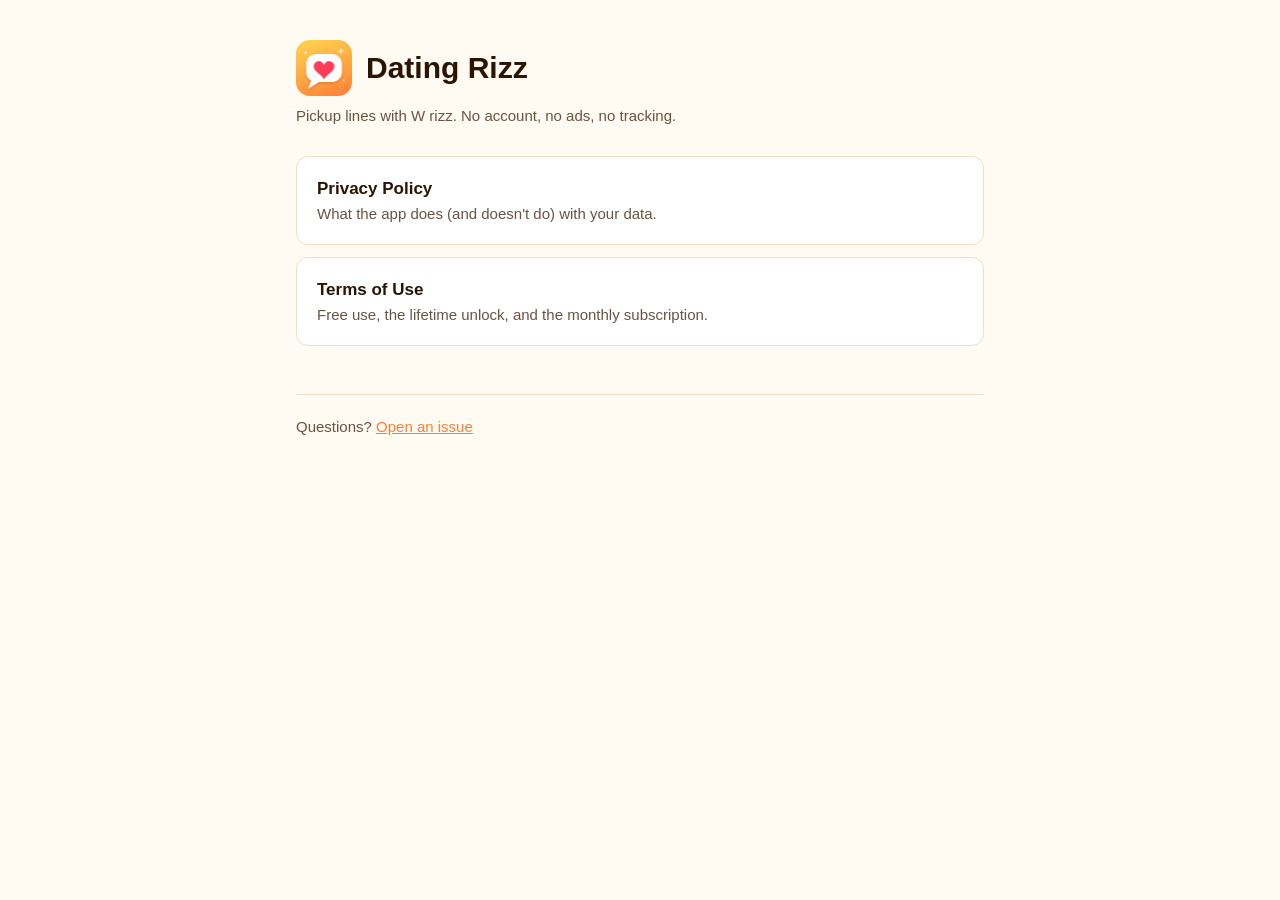
==== index.html @ 041b011b "Add Dating Rizz Privacy Policy and Terms of Use Co-Authored-By: Claude Opus 5.5 <noreply@anthropic.c" ====
<!doctype html>
<html lang="en">
<head>
  <meta charset="utf-8">
  <meta name="viewport" content="width=device-width, initial-scale=1">
  <title>Dating Rizz Legal</title>
  <meta name="description" content="Privacy Policy and Terms of Use for the Dating Rizz app.">
  <link rel="icon" href="icon.png">
  <link rel="stylesheet" href="style.css">
</head>
<body>
<main>
  <header>
    <img src="icon.png" alt="">
    <h1>Dating Rizz</h1>
  </header>
  <p class="meta">Pickup lines with W rizz. No account, no ads, no tracking.</p>

  <div class="cards">
    <a href="privacy.html">Privacy Policy<span>What the app does (and doesn't do) with your data.</span></a>
    <a href="terms.html">Terms of Use<span>Free use, the lifetime unlock, and the monthly subscription.</span></a>
  </div>

  <nav>
    Questions? <a href="https://github.com/rabolista/dating-rizz-legal/issues">Open an issue</a>
  </nav>
</main>
</body>
</html>
---- style.css ----
:root {
  --bg: #fffaf2;
  --text: #2b1400;
  --muted: #6b5340;
  --accent: #ff8038;
  --card: #ffffff;
  --border: #f1dfc8;
}
@media (prefers-color-scheme: dark) {
  :root {
    --bg: #17110c;
    --text: #f7ece1;
    --muted: #c4ad97;
    --accent: #ffb070;
    --card: #211811;
    --border: #3a2c20;
  }
}
* { box-sizing: border-box; }
body {
  margin: 0;
  background: var(--bg);
  color: var(--text);
  font: 17px/1.6 -apple-system, BlinkMacSystemFont, "Segoe UI", Roboto, Helvetica, Arial, sans-serif;
}
main { max-width: 720px; margin: 0 auto; padding: 40px 16px 64px; }
header { display: flex; align-items: center; gap: 14px; margin-bottom: 8px; }
header img { width: 56px; height: 56px; border-radius: 14px; }
h1 { font-size: 30px; line-height: 1.2; margin: 0; }
h2 { font-size: 20px; margin: 36px 0 8px; }
p, li { color: var(--text); }
.meta { color: var(--muted); font-size: 15px; margin: 4px 0 28px; }
.summary {
  background: var(--card);
  border: 1px solid var(--border);
  border-left: 4px solid var(--accent);
  border-radius: 12px;
  padding: 16px 20px;
}
.summary ul { margin: 8px 0 0; padding-left: 20px; }
a { color: var(--accent); }
nav { margin-top: 48px; padding-top: 20px; border-top: 1px solid var(--border); font-size: 15px; color: var(--muted); }
nav a { margin-right: 16px; }
.cards { display: grid; gap: 12px; margin-top: 24px; }
.cards a {
  display: block; padding: 18px 20px; border-radius: 12px; text-decoration: none;
  background: var(--card); border: 1px solid var(--border); color: var(--text); font-weight: 700;
}
.cards span { display: block; font-weight: 400; color: var(--muted); font-size: 15px; }
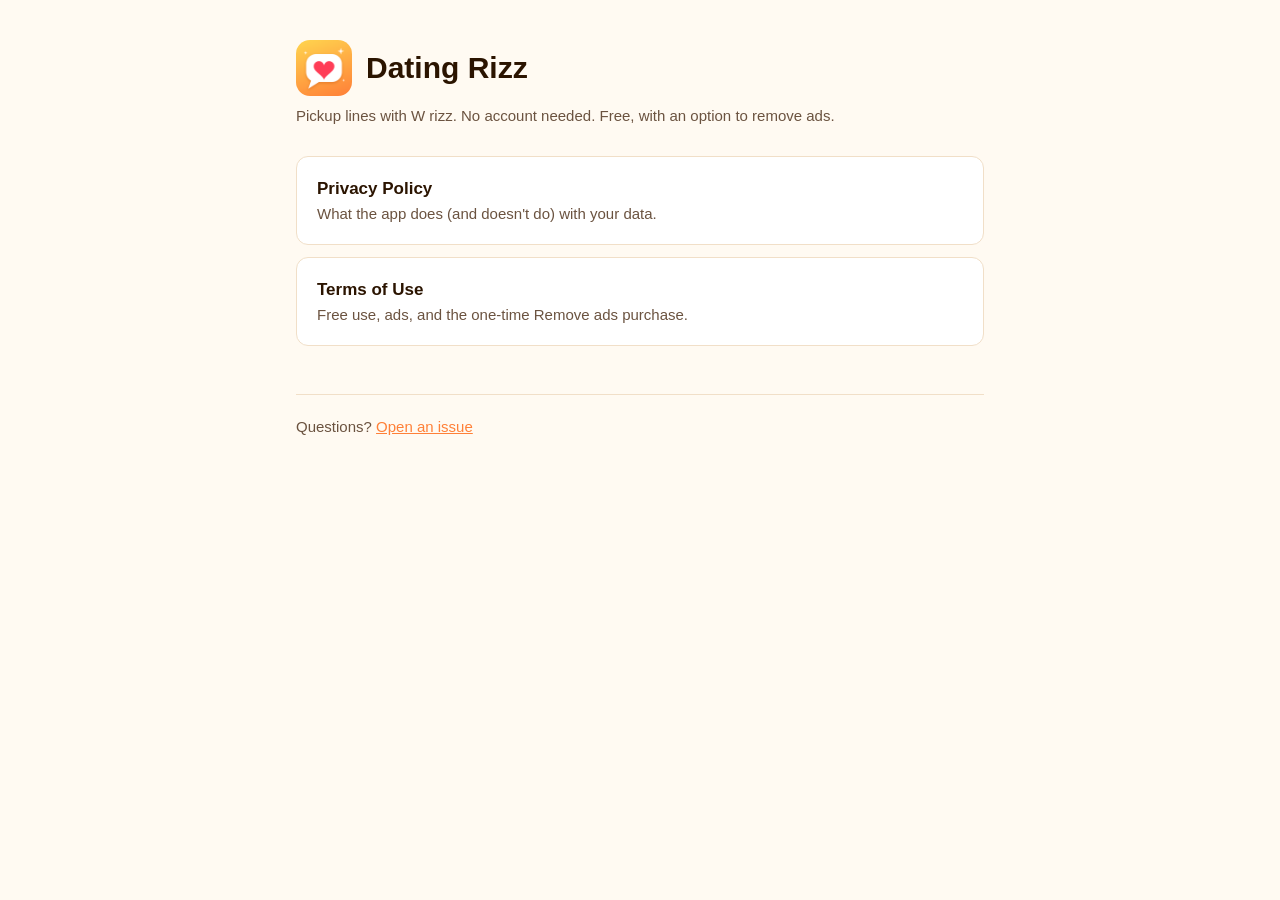
==== commit 4f359455: "Update Privacy Policy and Terms for ads and the Remove ads purchase The app is now free with Google " ====
--- a/index.html
+++ b/index.html
@@ -14,11 +14,11 @@
     <img src="icon.png" alt="">
     <h1>Dating Rizz</h1>
   </header>
-  <p class="meta">Pickup lines with W rizz. No account, no ads, no tracking.</p>
+  <p class="meta">Pickup lines with W rizz. No account needed. Free, with an option to remove ads.</p>
 
   <div class="cards">
     <a href="privacy.html">Privacy Policy<span>What the app does (and doesn't do) with your data.</span></a>
-    <a href="terms.html">Terms of Use<span>Free use, the lifetime unlock, and the monthly subscription.</span></a>
+    <a href="terms.html">Terms of Use<span>Free use, ads, and the one-time Remove ads purchase.</span></a>
   </div>
 
   <nav>
